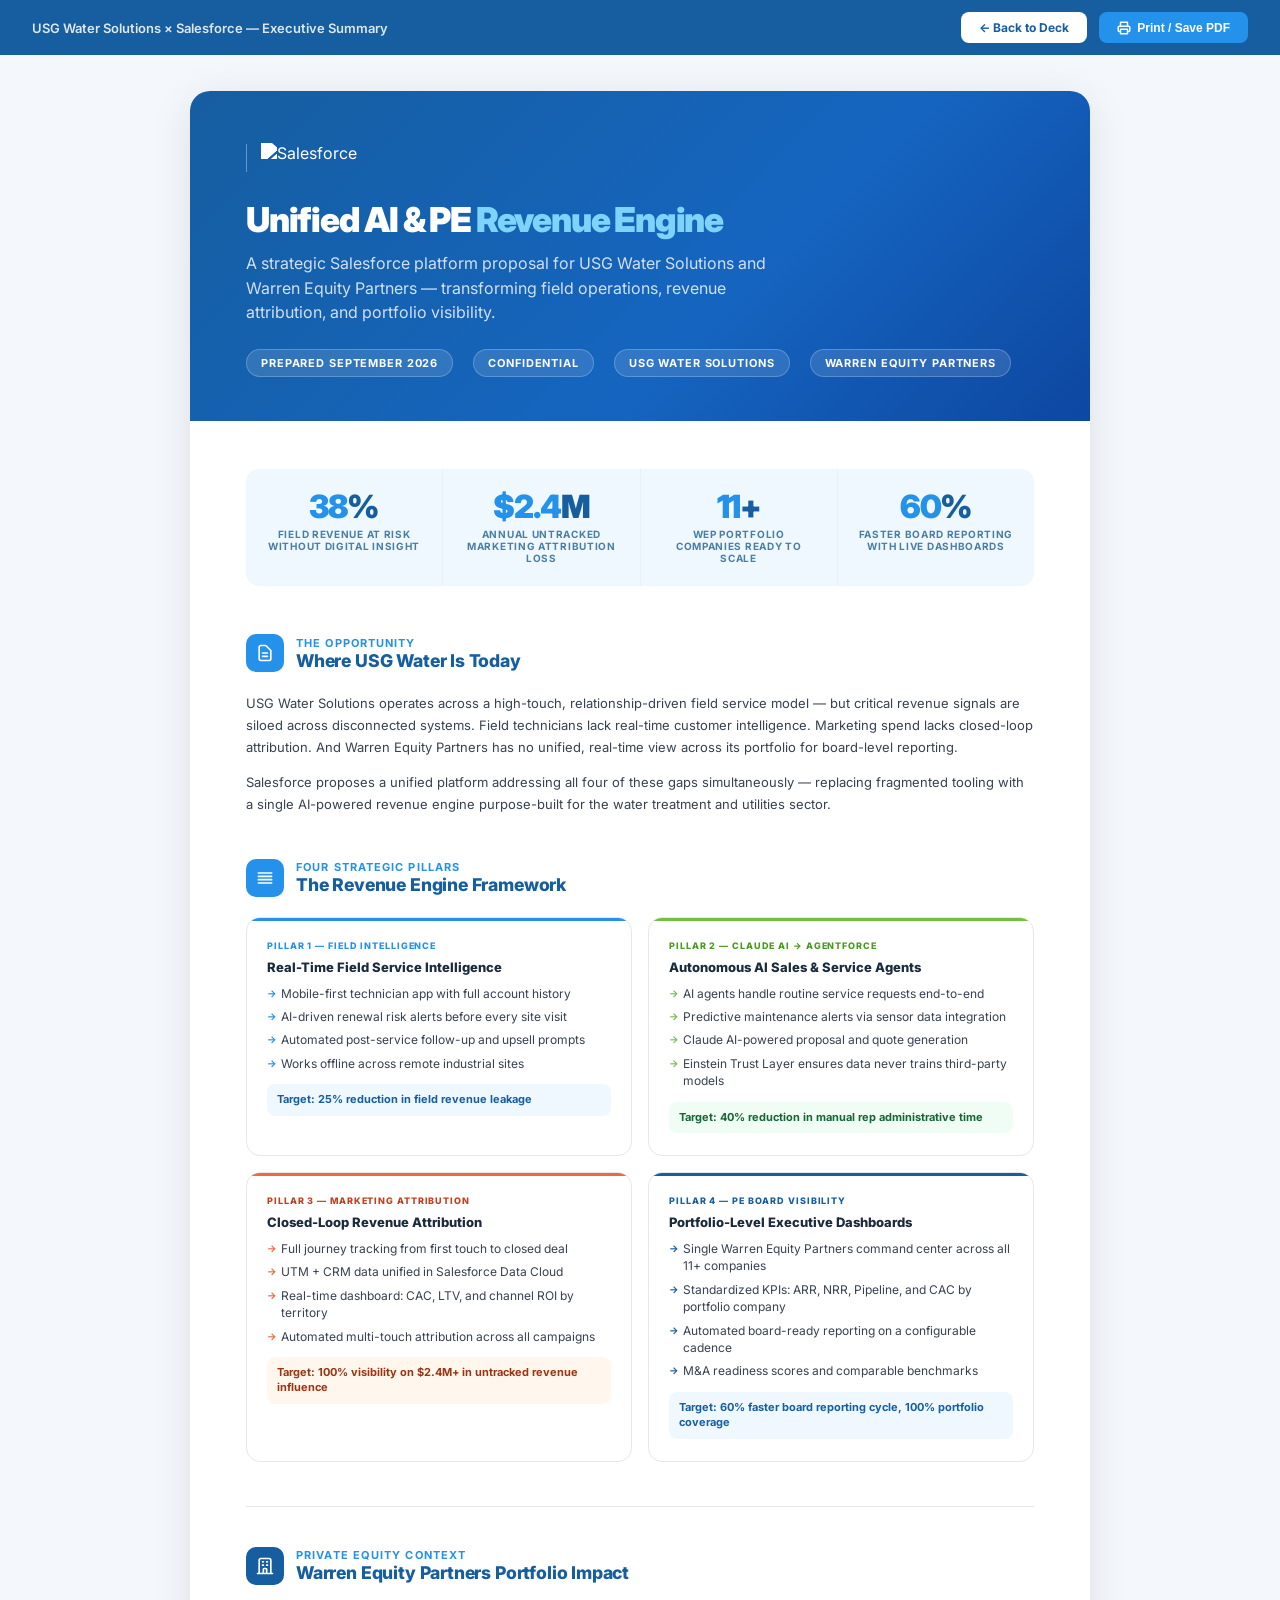
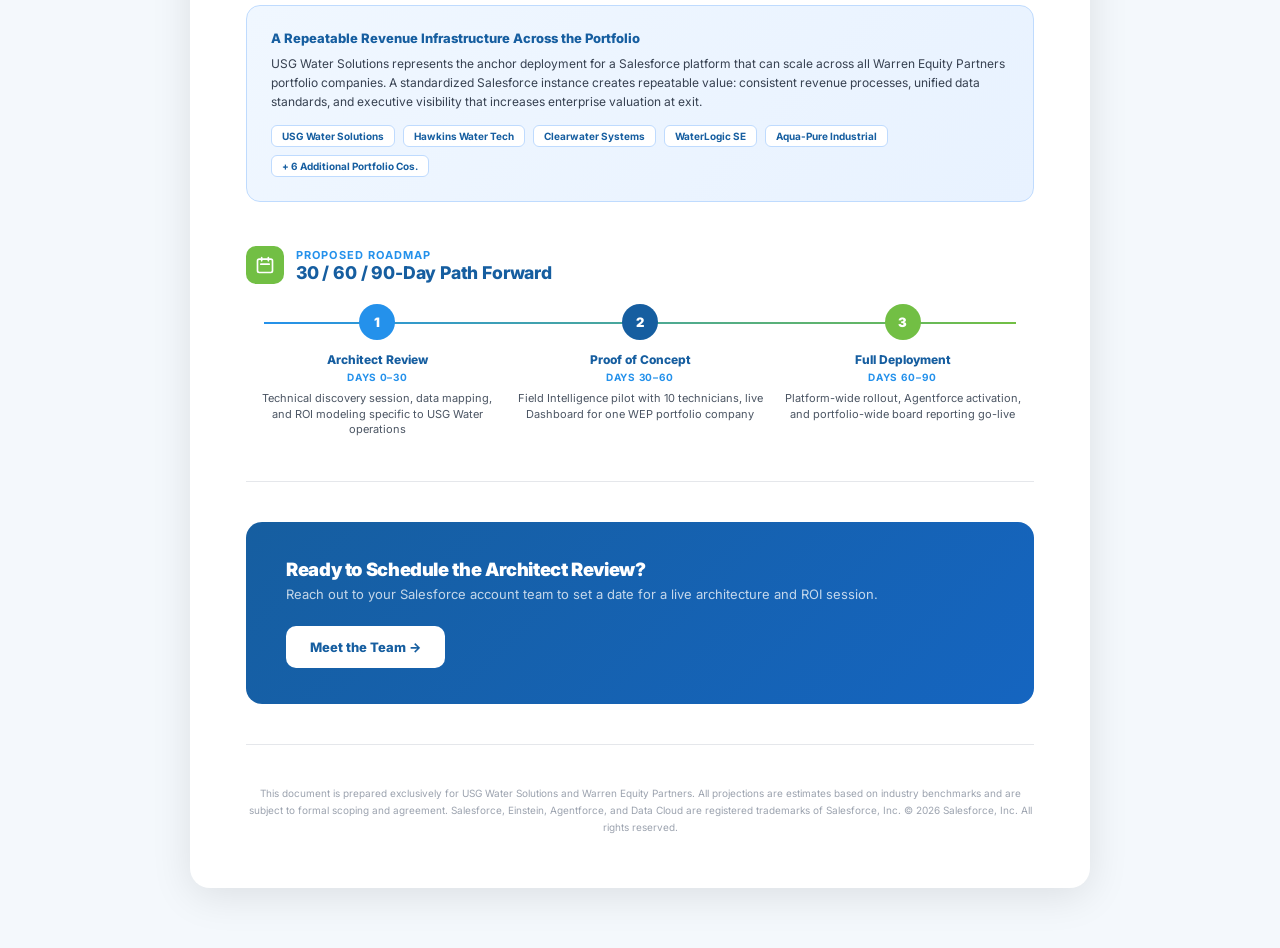
==== exec-summary.html @ 0501ae8e "Add team.html and exec-summary.html; fix CTA buttons Co-authored-by: Cursor <cursoragent@cursor.com>" ====
<!DOCTYPE html>
<html lang="en">
<head>
  <meta charset="UTF-8"/>
  <meta name="viewport" content="width=device-width, initial-scale=1.0"/>
  <title>Executive Summary | USG Water Solutions × Salesforce</title>
  <link rel="preconnect" href="https://fonts.googleapis.com"/>
  <link href="https://fonts.googleapis.com/css2?family=Inter:wght@300;400;500;600;700;800;900&display=swap" rel="stylesheet"/>
  <style>
    *, *::before, *::after { box-sizing: border-box; margin: 0; padding: 0; }

    :root {
      --blue:    #2491EB;
      --dark:    #165EA0;
      --green:   #72BF44;
      --orange:  #F26641;
      --light:   #EFF8FF;
      --text:    #1A2B3C;
      --muted:   #4A7FA5;
    }

    body {
      font-family: 'Inter', sans-serif;
      background: #F4F8FC;
      color: var(--text);
      min-height: 100vh;
    }

    /* Print button */
    .print-bar {
      background: var(--dark);
      color: white;
      padding: 12px 32px;
      display: flex;
      align-items: center;
      justify-content: space-between;
      gap: 16px;
      flex-wrap: wrap;
    }
    .print-bar span { font-size: 13px; font-weight: 600; opacity: 0.85; }
    .print-actions { display: flex; gap: 12px; }
    .btn-print, .btn-back {
      padding: 8px 18px;
      border-radius: 8px;
      font-size: 12px;
      font-weight: 700;
      cursor: pointer;
      border: none;
      transition: opacity 0.2s;
      text-decoration: none;
      display: inline-flex;
      align-items: center;
      gap: 6px;
    }
    .btn-print { background: var(--blue); color: white; }
    .btn-back  { background: white; color: var(--dark); }
    .btn-print:hover, .btn-back:hover { opacity: 0.85; }

    /* Page */
    .page {
      max-width: 900px;
      margin: 36px auto 60px;
      background: white;
      border-radius: 20px;
      overflow: hidden;
      box-shadow: 0 8px 40px rgba(0,0,0,0.1);
    }

    /* ===== HERO ===== */
    .hero {
      background: linear-gradient(135deg, var(--dark) 0%, #1565C0 60%, #0D47A1 100%);
      color: white;
      padding: 52px 56px 44px;
      position: relative;
      overflow: hidden;
    }
    .hero::before {
      content: '';
      position: absolute;
      inset: 0;
      background: url('https://images.unsplash.com/photo-1558618666-fcd25c85cd64?w=900&q=60') center/cover;
      opacity: 0.07;
    }
    .hero-inner { position: relative; z-index: 1; }
    .hero-logos {
      display: flex;
      align-items: center;
      gap: 14px;
      margin-bottom: 28px;
    }
    .hero-logos img { height: 30px; }
    .hero-logos .divider-v { width: 1px; height: 28px; background: rgba(255,255,255,0.35); }

    .hero h1 {
      font-size: 2.15rem;
      font-weight: 900;
      letter-spacing: -0.035em;
      line-height: 1.1;
      margin-bottom: 12px;
    }
    .hero h1 span { color: #7DD3FA; }
    .hero p.subtitle {
      font-size: 1rem;
      font-weight: 400;
      opacity: 0.8;
      max-width: 560px;
      line-height: 1.55;
    }
    .hero-meta {
      margin-top: 24px;
      display: flex;
      gap: 20px;
      flex-wrap: wrap;
    }
    .meta-pill {
      background: rgba(255,255,255,0.12);
      border: 1px solid rgba(255,255,255,0.22);
      padding: 6px 14px;
      border-radius: 99px;
      font-size: 11px;
      font-weight: 700;
      text-transform: uppercase;
      letter-spacing: 0.08em;
    }

    /* ===== BODY ===== */
    .body { padding: 48px 56px 52px; }

    /* Stats strip */
    .stats-strip {
      display: grid;
      grid-template-columns: repeat(4, 1fr);
      gap: 1px;
      background: #E8F0F8;
      border-radius: 14px;
      overflow: hidden;
      margin-bottom: 48px;
    }
    .stat {
      background: var(--light);
      padding: 22px 18px;
      text-align: center;
    }
    .stat .val {
      font-size: 2rem;
      font-weight: 900;
      color: var(--dark);
      letter-spacing: -0.04em;
      line-height: 1;
      margin-bottom: 5px;
    }
    .stat .val span { color: var(--blue); }
    .stat .lbl {
      font-size: 10px;
      font-weight: 700;
      text-transform: uppercase;
      letter-spacing: 0.07em;
      color: var(--muted);
    }

    /* Section */
    .section { margin-bottom: 44px; }
    .section-header {
      display: flex;
      align-items: center;
      gap: 12px;
      margin-bottom: 20px;
    }
    .section-icon {
      width: 38px;
      height: 38px;
      border-radius: 10px;
      display: flex;
      align-items: center;
      justify-content: center;
      flex-shrink: 0;
    }
    .section-icon svg { width: 20px; height: 20px; stroke: white; }
    .icon-blue   { background: var(--blue); }
    .icon-green  { background: var(--green); }
    .icon-orange { background: var(--orange); }
    .icon-dark   { background: var(--dark); }

    .section h2 {
      font-size: 1.1rem;
      font-weight: 800;
      color: var(--dark);
      letter-spacing: -0.01em;
    }
    .section .number {
      font-size: 11px;
      font-weight: 700;
      color: var(--blue);
      text-transform: uppercase;
      letter-spacing: 0.1em;
    }

    /* Pillar grid */
    .pillars {
      display: grid;
      grid-template-columns: 1fr 1fr;
      gap: 16px;
    }
    .pillar {
      border: 1.5px solid #E5E7EB;
      border-radius: 14px;
      padding: 22px 20px;
      position: relative;
      overflow: hidden;
    }
    .pillar::before {
      content: '';
      position: absolute;
      top: 0; left: 0; right: 0;
      height: 3px;
    }
    .pillar-blue::before   { background: var(--blue); }
    .pillar-green::before  { background: var(--green); }
    .pillar-orange::before { background: var(--orange); }
    .pillar-dark::before   { background: var(--dark); }

    .pillar-tag {
      font-size: 9px;
      font-weight: 800;
      text-transform: uppercase;
      letter-spacing: 0.1em;
      margin-bottom: 8px;
    }
    .pillar-tag.blue   { color: var(--blue); }
    .pillar-tag.green  { color: #4A9A1E; }
    .pillar-tag.orange { color: #C2401C; }
    .pillar-tag.dark   { color: var(--dark); }

    .pillar h3 {
      font-size: 13px;
      font-weight: 800;
      color: var(--text);
      margin-bottom: 10px;
    }
    .pillar ul {
      list-style: none;
      display: flex;
      flex-direction: column;
      gap: 6px;
    }
    .pillar li {
      font-size: 12px;
      color: #374151;
      line-height: 1.45;
      padding-left: 14px;
      position: relative;
    }
    .pillar li::before {
      content: '→';
      position: absolute;
      left: 0;
      font-size: 10px;
      top: 1px;
      font-weight: 700;
    }
    .pillar-blue li::before   { color: var(--blue); }
    .pillar-green li::before  { color: var(--green); }
    .pillar-orange li::before { color: var(--orange); }
    .pillar-dark li::before   { color: var(--dark); }

    .pillar .outcome {
      margin-top: 12px;
      padding: 8px 10px;
      border-radius: 8px;
      font-size: 11px;
      font-weight: 700;
      line-height: 1.4;
    }
    .pillar-blue .outcome   { background: #EFF8FF; color: var(--dark); }
    .pillar-green .outcome  { background: #F0FDF4; color: #166534; }
    .pillar-orange .outcome { background: #FFF7ED; color: #9A3412; }
    .pillar-dark .outcome   { background: #EFF8FF; color: var(--dark); }

    /* Timeline */
    .timeline {
      display: flex;
      gap: 0;
      position: relative;
    }
    .timeline::before {
      content: '';
      position: absolute;
      top: 18px;
      left: 18px;
      right: 18px;
      height: 2px;
      background: linear-gradient(to right, var(--blue), var(--green));
      z-index: 0;
    }
    .phase {
      flex: 1;
      text-align: center;
      position: relative;
      z-index: 1;
    }
    .phase-dot {
      width: 36px;
      height: 36px;
      border-radius: 50%;
      margin: 0 auto 12px;
      display: flex;
      align-items: center;
      justify-content: center;
      font-size: 13px;
      font-weight: 900;
      color: white;
    }
    .phase:nth-child(1) .phase-dot { background: var(--blue); }
    .phase:nth-child(2) .phase-dot { background: var(--dark); }
    .phase:nth-child(3) .phase-dot { background: var(--green); }
    .phase h4 { font-size: 12px; font-weight: 800; color: var(--dark); margin-bottom: 4px; }
    .phase .time { font-size: 10px; font-weight: 700; color: var(--blue); text-transform: uppercase; letter-spacing: 0.07em; margin-bottom: 8px; }
    .phase p { font-size: 11px; color: #4B5563; line-height: 1.4; padding: 0 6px; }

    /* PE box */
    .pe-box {
      background: linear-gradient(135deg, #F0F7FF, #E8F2FF);
      border: 1.5px solid #BFDBFE;
      border-radius: 14px;
      padding: 24px 24px;
    }
    .pe-box h3 {
      font-size: 13px;
      font-weight: 800;
      color: var(--dark);
      margin-bottom: 8px;
    }
    .pe-box p {
      font-size: 12px;
      color: #374151;
      line-height: 1.6;
    }
    .pe-companies {
      display: flex;
      flex-wrap: wrap;
      gap: 8px;
      margin-top: 14px;
    }
    .company-tag {
      background: white;
      border: 1px solid #BFDBFE;
      color: var(--dark);
      font-size: 10px;
      font-weight: 700;
      padding: 4px 10px;
      border-radius: 6px;
    }

    /* CTA */
    .cta {
      background: linear-gradient(135deg, var(--dark), #1565C0);
      border-radius: 16px;
      padding: 36px 40px;
      display: flex;
      align-items: center;
      justify-content: space-between;
      gap: 24px;
      flex-wrap: wrap;
    }
    .cta-text h3 {
      font-size: 1.15rem;
      font-weight: 900;
      color: white;
      letter-spacing: -0.02em;
      margin-bottom: 6px;
    }
    .cta-text p {
      font-size: 13px;
      color: rgba(255,255,255,0.75);
    }
    .cta-btn {
      display: inline-flex;
      align-items: center;
      gap: 8px;
      background: white;
      color: var(--dark);
      font-size: 13px;
      font-weight: 800;
      padding: 13px 24px;
      border-radius: 10px;
      text-decoration: none;
      white-space: nowrap;
      transition: transform 0.2s ease, opacity 0.2s ease;
    }
    .cta-btn:hover { transform: translateY(-2px); opacity: 0.92; }

    /* Divider */
    .hr { height: 1px; background: #E5E7EB; margin: 40px 0; }

    /* Footer */
    .footer-note {
      font-size: 10px;
      color: #9CA3AF;
      line-height: 1.7;
      text-align: center;
    }

    /* ===== PRINT ===== */
    @media print {
      .print-bar { display: none !important; }
      body { background: white; }
      .page {
        max-width: 100%;
        margin: 0;
        border-radius: 0;
        box-shadow: none;
      }
    }

    @media (max-width: 640px) {
      .pillars { grid-template-columns: 1fr; }
      .stats-strip { grid-template-columns: 1fr 1fr; }
      .timeline { flex-direction: column; gap: 20px; }
      .timeline::before { display: none; }
      .hero { padding: 36px 28px 32px; }
      .body { padding: 36px 28px 40px; }
    }
  </style>
</head>
<body>

  <!-- Top bar -->
  <div class="print-bar">
    <span>USG Water Solutions × Salesforce — Executive Summary</span>
    <div class="print-actions">
      <a href="index.html" class="btn-back">← Back to Deck</a>
      <button class="btn-print" onclick="window.print()">
        <svg width="14" height="14" fill="none" stroke="currentColor" stroke-width="2.5" viewBox="0 0 24 24"><path d="M6 9V2h12v7M6 18H4a2 2 0 01-2-2v-5a2 2 0 012-2h16a2 2 0 012 2v5a2 2 0 01-2 2h-2M6 14h12v8H6z" stroke-linecap="round" stroke-linejoin="round"/></svg>
        Print / Save PDF
      </button>
    </div>
  </div>

  <div class="page">

    <!-- Hero -->
    <div class="hero">
      <div class="hero-inner">
        <div class="hero-logos">
          <img src="https://usgwater.com/wp-content/uploads/2023/10/usg-water-logo_color.svg" alt="USG Water Solutions" style="filter:brightness(0) invert(1)" onerror="this.style.display='none'"/>
          <div class="divider-v"></div>
          <img src="https://wp.sfdcdigital.com/en-us/wp-content/uploads/sites/4/2024/11/logo-salesforce.svg" alt="Salesforce" style="filter:brightness(0) invert(1)"/>
        </div>
        <h1>Unified AI &amp; PE <span>Revenue Engine</span></h1>
        <p class="subtitle">A strategic Salesforce platform proposal for USG Water Solutions and Warren Equity Partners — transforming field operations, revenue attribution, and portfolio visibility.</p>
        <div class="hero-meta">
          <span class="meta-pill">Prepared September 2026</span>
          <span class="meta-pill">Confidential</span>
          <span class="meta-pill">USG Water Solutions</span>
          <span class="meta-pill">Warren Equity Partners</span>
        </div>
      </div>
    </div>

    <div class="body">

      <!-- Stats -->
      <div class="stats-strip">
        <div class="stat"><div class="val"><span>38</span>%</div><div class="lbl">Field Revenue at Risk Without Digital Insight</div></div>
        <div class="stat"><div class="val"><span>$2.4</span>M</div><div class="lbl">Annual Untracked Marketing Attribution Loss</div></div>
        <div class="stat"><div class="val"><span>11</span>+</div><div class="lbl">WEP Portfolio Companies Ready to Scale</div></div>
        <div class="stat"><div class="val"><span>60</span>%</div><div class="lbl">Faster Board Reporting with Live Dashboards</div></div>
      </div>

      <!-- Situation -->
      <div class="section">
        <div class="section-header">
          <div class="section-icon icon-blue">
            <svg fill="none" viewBox="0 0 24 24" stroke-width="2"><path d="M9 12h6m-6 4h6m2 5H7a2 2 0 01-2-2V5a2 2 0 012-2h5.586a1 1 0 01.707.293l5.414 5.414a1 1 0 01.293.707V19a2 2 0 01-2 2z" stroke-linecap="round" stroke-linejoin="round"/></svg>
          </div>
          <div>
            <div class="number">The Opportunity</div>
            <h2>Where USG Water Is Today</h2>
          </div>
        </div>
        <p style="font-size:13px;color:#374151;line-height:1.7;margin-bottom:12px;">
          USG Water Solutions operates across a high-touch, relationship-driven field service model — but critical revenue signals are siloed across disconnected systems. Field technicians lack real-time customer intelligence. Marketing spend lacks closed-loop attribution. And Warren Equity Partners has no unified, real-time view across its portfolio for board-level reporting.
        </p>
        <p style="font-size:13px;color:#374151;line-height:1.7;">
          Salesforce proposes a unified platform addressing all four of these gaps simultaneously — replacing fragmented tooling with a single AI-powered revenue engine purpose-built for the water treatment and utilities sector.
        </p>
      </div>

      <!-- 4 Pillars -->
      <div class="section">
        <div class="section-header">
          <div class="section-icon icon-blue">
            <svg fill="none" viewBox="0 0 24 24" stroke-width="2"><path d="M4 6h16M4 10h16M4 14h16M4 18h16" stroke-linecap="round" stroke-linejoin="round"/></svg>
          </div>
          <div>
            <div class="number">Four Strategic Pillars</div>
            <h2>The Revenue Engine Framework</h2>
          </div>
        </div>

        <div class="pillars">

          <div class="pillar pillar-blue">
            <div class="pillar-tag blue">Pillar 1 — Field Intelligence</div>
            <h3>Real-Time Field Service Intelligence</h3>
            <ul>
              <li>Mobile-first technician app with full account history</li>
              <li>AI-driven renewal risk alerts before every site visit</li>
              <li>Automated post-service follow-up and upsell prompts</li>
              <li>Works offline across remote industrial sites</li>
            </ul>
            <div class="outcome">Target: 25% reduction in field revenue leakage</div>
          </div>

          <div class="pillar pillar-green">
            <div class="pillar-tag green">Pillar 2 — Claude AI → Agentforce</div>
            <h3>Autonomous AI Sales &amp; Service Agents</h3>
            <ul>
              <li>AI agents handle routine service requests end-to-end</li>
              <li>Predictive maintenance alerts via sensor data integration</li>
              <li>Claude AI-powered proposal and quote generation</li>
              <li>Einstein Trust Layer ensures data never trains third-party models</li>
            </ul>
            <div class="outcome">Target: 40% reduction in manual rep administrative time</div>
          </div>

          <div class="pillar pillar-orange">
            <div class="pillar-tag orange">Pillar 3 — Marketing Attribution</div>
            <h3>Closed-Loop Revenue Attribution</h3>
            <ul>
              <li>Full journey tracking from first touch to closed deal</li>
              <li>UTM + CRM data unified in Salesforce Data Cloud</li>
              <li>Real-time dashboard: CAC, LTV, and channel ROI by territory</li>
              <li>Automated multi-touch attribution across all campaigns</li>
            </ul>
            <div class="outcome">Target: 100% visibility on $2.4M+ in untracked revenue influence</div>
          </div>

          <div class="pillar pillar-dark">
            <div class="pillar-tag dark">Pillar 4 — PE Board Visibility</div>
            <h3>Portfolio-Level Executive Dashboards</h3>
            <ul>
              <li>Single Warren Equity Partners command center across all 11+ companies</li>
              <li>Standardized KPIs: ARR, NRR, Pipeline, and CAC by portfolio company</li>
              <li>Automated board-ready reporting on a configurable cadence</li>
              <li>M&amp;A readiness scores and comparable benchmarks</li>
            </ul>
            <div class="outcome">Target: 60% faster board reporting cycle, 100% portfolio coverage</div>
          </div>

        </div>
      </div>

      <div class="hr"></div>

      <!-- PE Context -->
      <div class="section">
        <div class="section-header">
          <div class="section-icon icon-dark">
            <svg fill="none" viewBox="0 0 24 24" stroke-width="2"><path d="M19 21V5a2 2 0 00-2-2H7a2 2 0 00-2 2v16m14 0h2m-2 0h-5m-9 0H3m2 0h5M9 7h1m-1 4h1m4-4h1m-1 4h1m-5 10v-5a1 1 0 011-1h2a1 1 0 011 1v5m-4 0h4" stroke-linecap="round" stroke-linejoin="round"/></svg>
          </div>
          <div>
            <div class="number">Private Equity Context</div>
            <h2>Warren Equity Partners Portfolio Impact</h2>
          </div>
        </div>
        <div class="pe-box">
          <h3>A Repeatable Revenue Infrastructure Across the Portfolio</h3>
          <p>USG Water Solutions represents the anchor deployment for a Salesforce platform that can scale across all Warren Equity Partners portfolio companies. A standardized Salesforce instance creates repeatable value: consistent revenue processes, unified data standards, and executive visibility that increases enterprise valuation at exit.</p>
          <div class="pe-companies">
            <span class="company-tag">USG Water Solutions</span>
            <span class="company-tag">Hawkins Water Tech</span>
            <span class="company-tag">Clearwater Systems</span>
            <span class="company-tag">WaterLogic SE</span>
            <span class="company-tag">Aqua-Pure Industrial</span>
            <span class="company-tag">+ 6 Additional Portfolio Cos.</span>
          </div>
        </div>
      </div>

      <!-- Timeline -->
      <div class="section">
        <div class="section-header">
          <div class="section-icon icon-green">
            <svg fill="none" viewBox="0 0 24 24" stroke-width="2"><path d="M8 7V3m8 4V3m-9 8h10M5 21h14a2 2 0 002-2V7a2 2 0 00-2-2H5a2 2 0 00-2 2v12a2 2 0 002 2z" stroke-linecap="round" stroke-linejoin="round"/></svg>
          </div>
          <div>
            <div class="number">Proposed Roadmap</div>
            <h2>30 / 60 / 90-Day Path Forward</h2>
          </div>
        </div>
        <div class="timeline">
          <div class="phase">
            <div class="phase-dot">1</div>
            <h4>Architect Review</h4>
            <div class="time">Days 0–30</div>
            <p>Technical discovery session, data mapping, and ROI modeling specific to USG Water operations</p>
          </div>
          <div class="phase">
            <div class="phase-dot">2</div>
            <h4>Proof of Concept</h4>
            <div class="time">Days 30–60</div>
            <p>Field Intelligence pilot with 10 technicians, live Dashboard for one WEP portfolio company</p>
          </div>
          <div class="phase">
            <div class="phase-dot">3</div>
            <h4>Full Deployment</h4>
            <div class="time">Days 60–90</div>
            <p>Platform-wide rollout, Agentforce activation, and portfolio-wide board reporting go-live</p>
          </div>
        </div>
      </div>

      <div class="hr"></div>

      <!-- CTA -->
      <div class="cta">
        <div class="cta-text">
          <h3>Ready to Schedule the Architect Review?</h3>
          <p>Reach out to your Salesforce account team to set a date for a live architecture and ROI session.</p>
        </div>
        <a href="team.html" class="cta-btn">
          Meet the Team →
        </a>
      </div>

      <div class="hr"></div>

      <p class="footer-note">
        This document is prepared exclusively for USG Water Solutions and Warren Equity Partners. All projections are estimates based on industry benchmarks and are subject to formal scoping and agreement. Salesforce, Einstein, Agentforce, and Data Cloud are registered trademarks of Salesforce, Inc. © 2026 Salesforce, Inc. All rights reserved.
      </p>

    </div>
  </div>

</body>
</html>
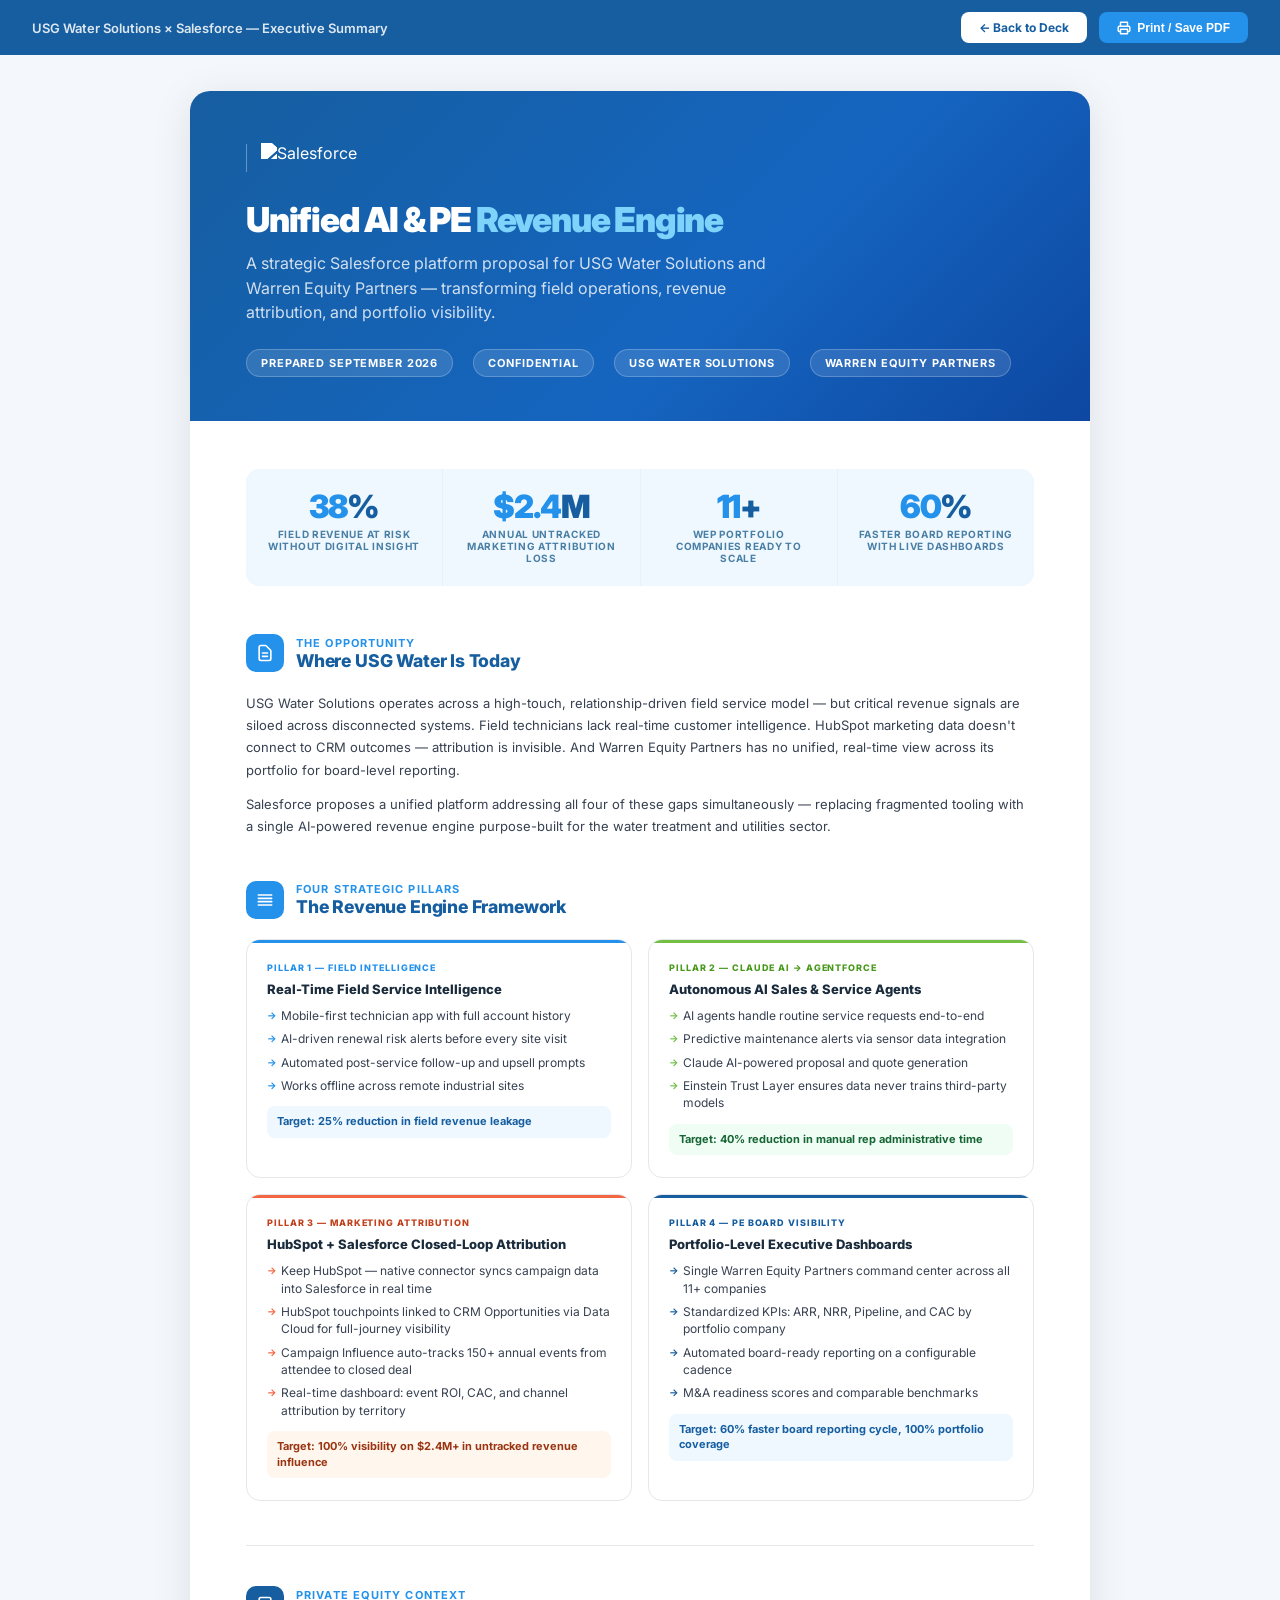
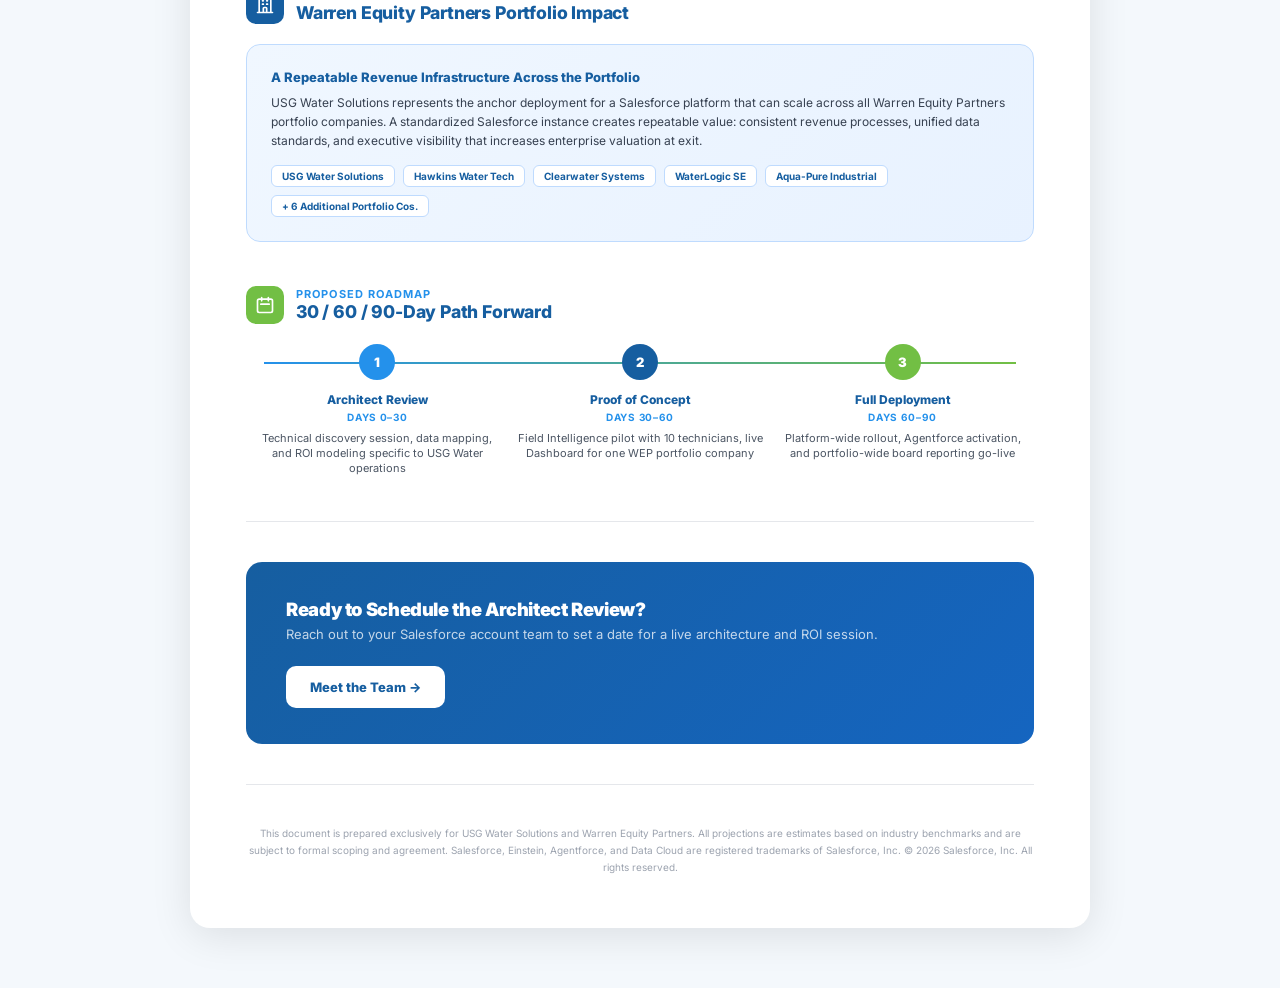
==== commit db50653d: "Fix card heights, add mobile CSS, remove slide-10, replace Marketing Cloud with HubSpot Co-authored-" ====
--- a/exec-summary.html
+++ b/exec-summary.html
@@ -479,7 +479,7 @@
           </div>
         </div>
         <p style="font-size:13px;color:#374151;line-height:1.7;margin-bottom:12px;">
-          USG Water Solutions operates across a high-touch, relationship-driven field service model — but critical revenue signals are siloed across disconnected systems. Field technicians lack real-time customer intelligence. Marketing spend lacks closed-loop attribution. And Warren Equity Partners has no unified, real-time view across its portfolio for board-level reporting.
+          USG Water Solutions operates across a high-touch, relationship-driven field service model — but critical revenue signals are siloed across disconnected systems. Field technicians lack real-time customer intelligence. HubSpot marketing data doesn't connect to CRM outcomes — attribution is invisible. And Warren Equity Partners has no unified, real-time view across its portfolio for board-level reporting.
         </p>
         <p style="font-size:13px;color:#374151;line-height:1.7;">
           Salesforce proposes a unified platform addressing all four of these gaps simultaneously — replacing fragmented tooling with a single AI-powered revenue engine purpose-built for the water treatment and utilities sector.
@@ -526,12 +526,12 @@
 
           <div class="pillar pillar-orange">
             <div class="pillar-tag orange">Pillar 3 — Marketing Attribution</div>
-            <h3>Closed-Loop Revenue Attribution</h3>
+            <h3>HubSpot + Salesforce Closed-Loop Attribution</h3>
             <ul>
-              <li>Full journey tracking from first touch to closed deal</li>
-              <li>UTM + CRM data unified in Salesforce Data Cloud</li>
-              <li>Real-time dashboard: CAC, LTV, and channel ROI by territory</li>
-              <li>Automated multi-touch attribution across all campaigns</li>
+              <li>Keep HubSpot — native connector syncs campaign data into Salesforce in real time</li>
+              <li>HubSpot touchpoints linked to CRM Opportunities via Data Cloud for full-journey visibility</li>
+              <li>Campaign Influence auto-tracks 150+ annual events from attendee to closed deal</li>
+              <li>Real-time dashboard: event ROI, CAC, and channel attribution by territory</li>
             </ul>
             <div class="outcome">Target: 100% visibility on $2.4M+ in untracked revenue influence</div>
           </div>
